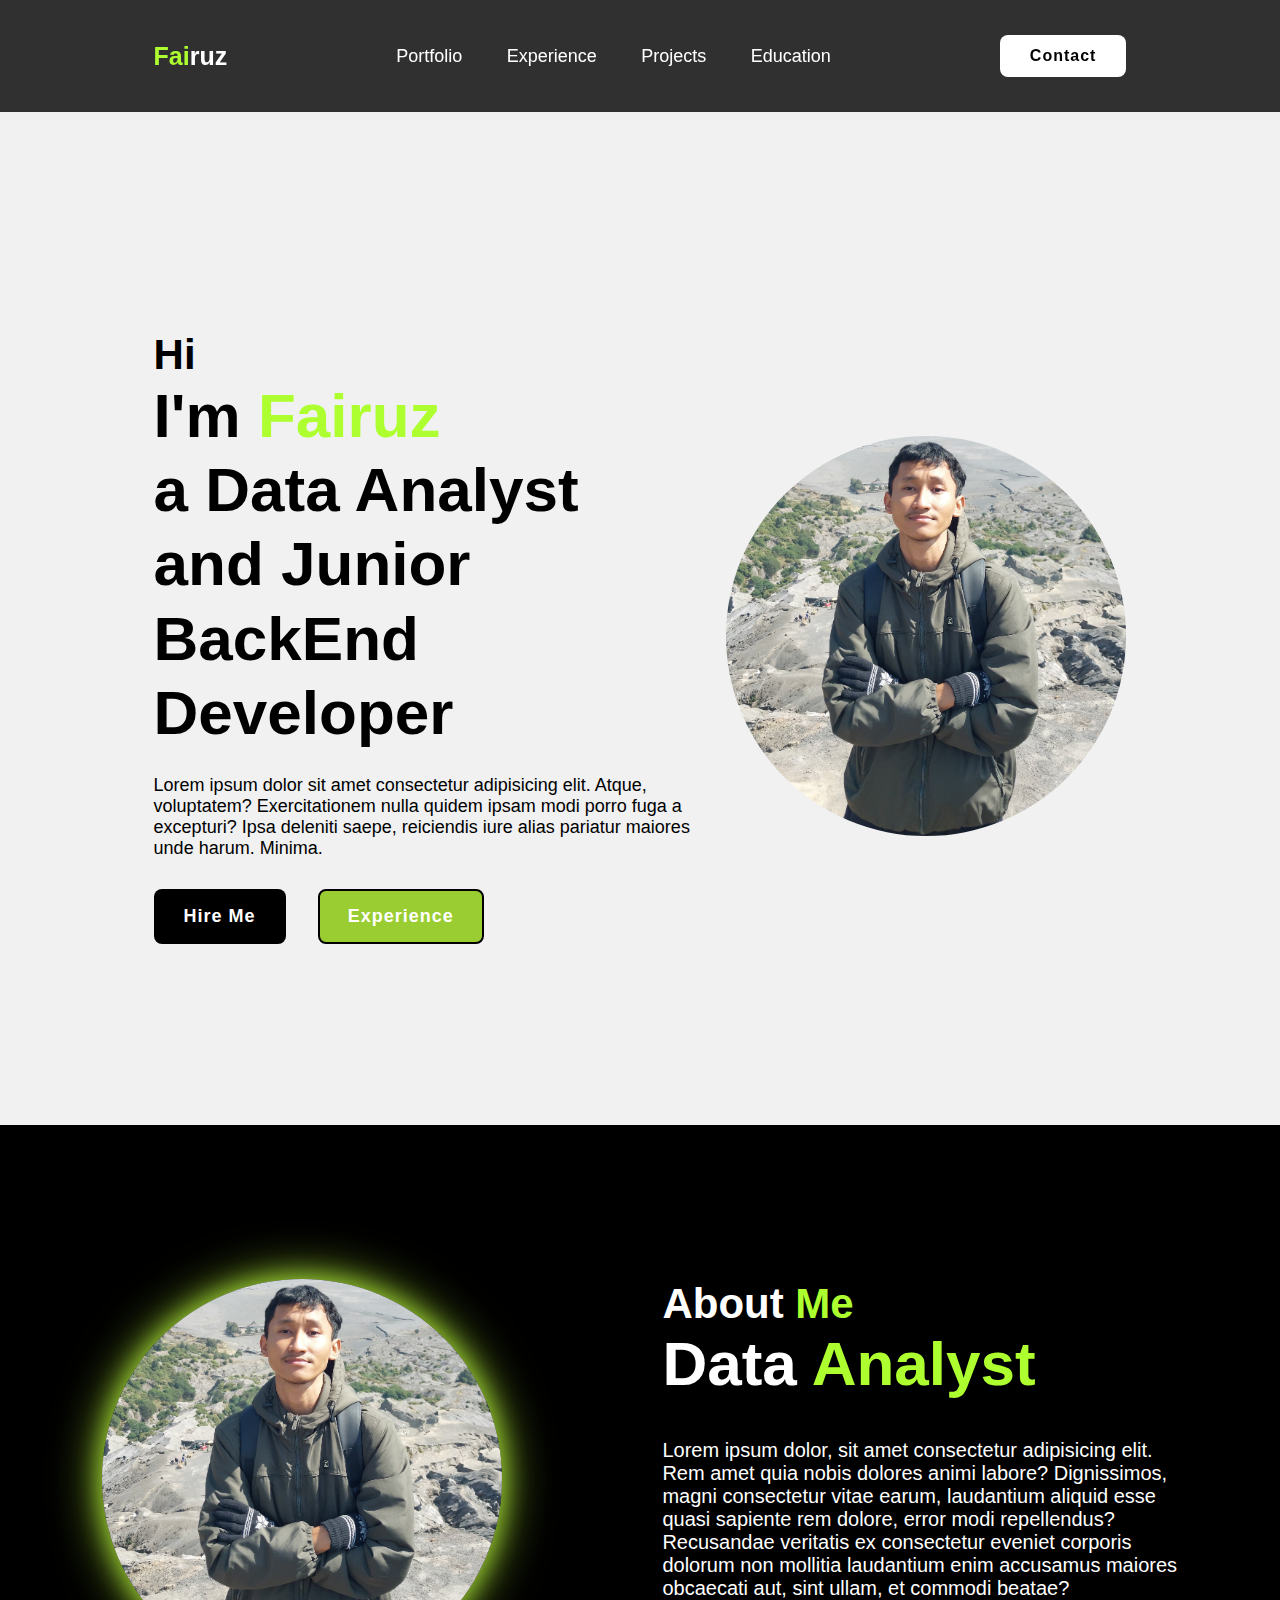
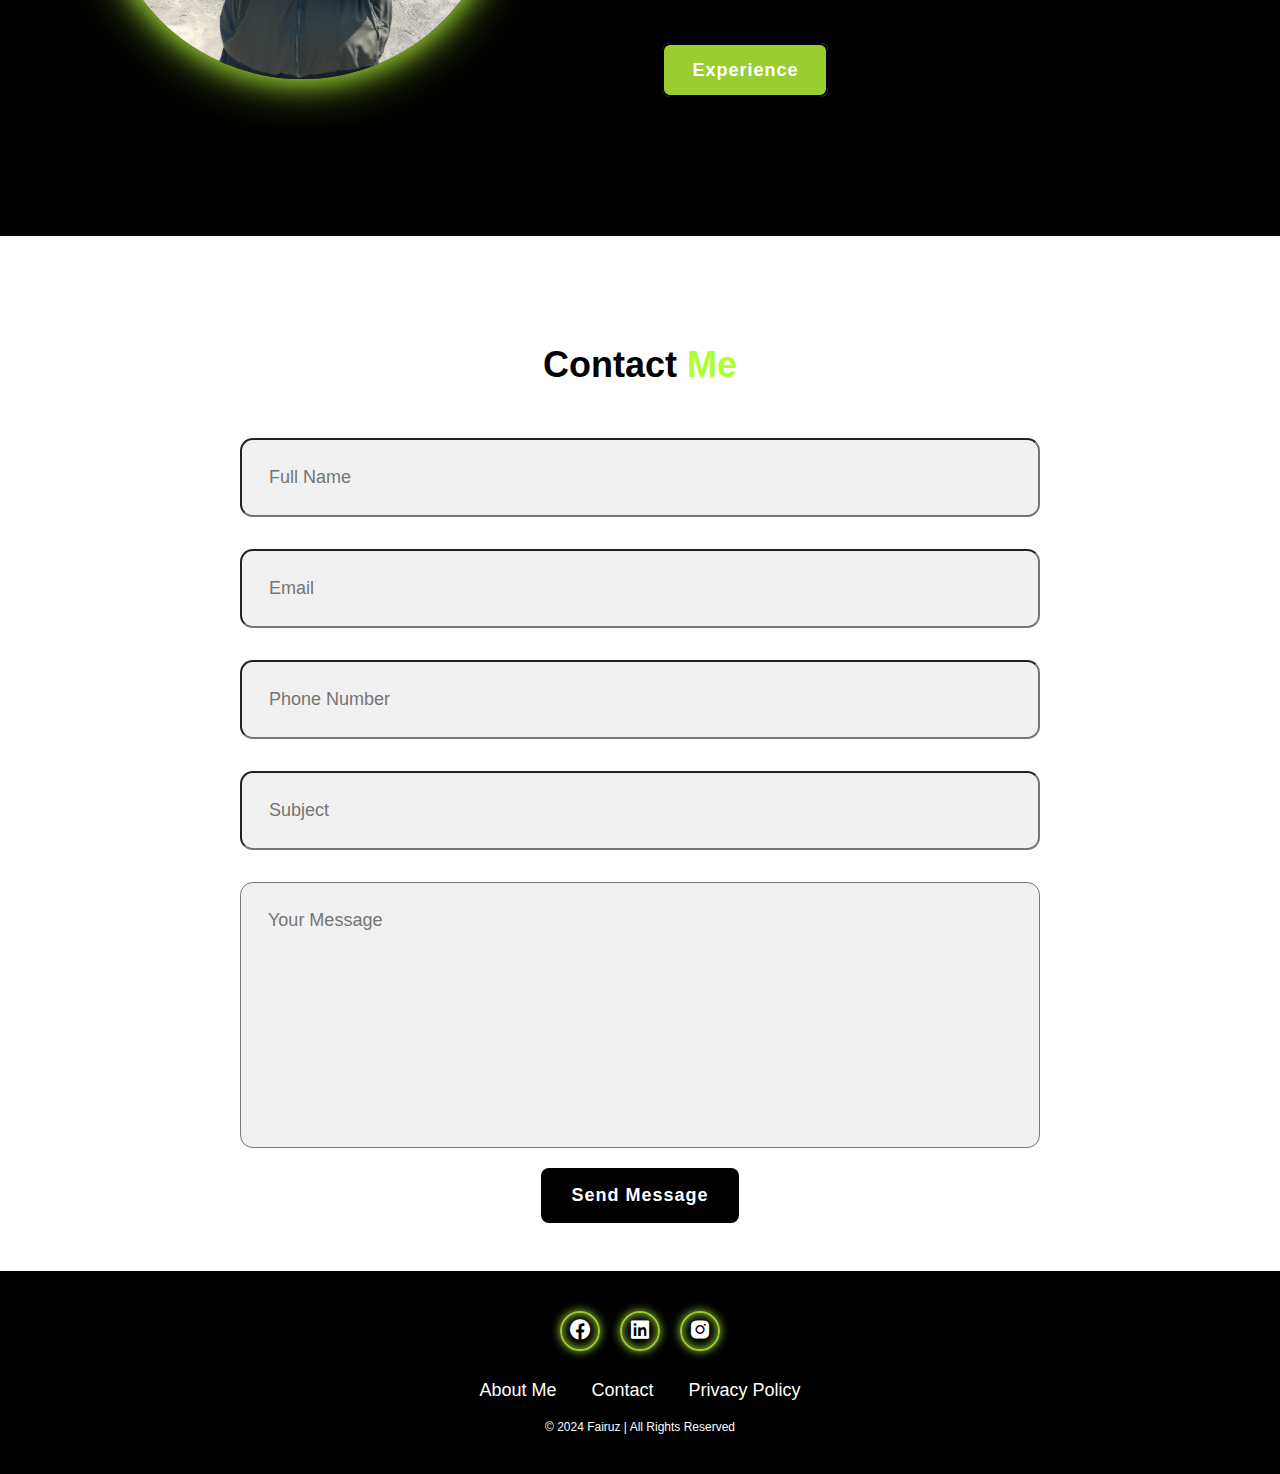
==== index.html @ f3a8c78b "Commit 1" ====
<!DOCTYPE html>
<html lang="en">
<head>
    <meta charset="UTF-8">
    <meta name="viewport" content="width=device-width, initial-scale=1.0">
    <title>Portfolio M. Fairuz Abadi</title>
    <link rel="stylesheet" href="style.css">
    <link href='https://unpkg.com/boxicons@2.1.4/css/boxicons.min.css' rel='stylesheet'>
</head>
<body>
    <header class="header">
        <a href="index.html" class="logo"><span>Fai</span>ruz</a>
        <nav class="navbar">
            <a href="index.html">Portfolio</a>
            <a href="experience.html" class="active">Experience</a>
            <a href="projects.html">Projects</a>
            <a href="education.html">Education</a>
        </nav>
        <a href="#" class="contact">Contact</a>
    </header>

    <section class="home">
        <div class="home-content">
            <h3>Hi</h3>
            <h1>I'm <span>Fairuz<br></span>a Data Analyst and Junior BackEnd Developer</h1>
            <p>Lorem ipsum dolor sit amet consectetur adipisicing elit. Atque, voluptatem? Exercitationem nulla quidem ipsam modi porro fuga a excepturi? Ipsa deleniti saepe, reiciendis iure alias pariatur maiores unde harum. Minima.</p>

            <div class="btn-box">
                <button class="btn-1">Hire Me</button>
                <button class="btn-2">Experience</button>
            </div>
        </div>
        <div class="img-box">
            <img src="image.jpeg" alt="">
        </div>
    </section>

    <section class="about">
        <div class="about-img">
            <img src="image.jpeg" alt="">
        </div>

        <div class="about-content">
            <h2 class="heading">About <span>Me</span></h2>
            <h3>Data <span>Analyst</span></h3>
            <p>Lorem ipsum dolor, sit amet consectetur adipisicing elit. Rem amet quia nobis dolores animi labore? Dignissimos, magni consectetur vitae earum, laudantium aliquid esse quasi sapiente rem dolore, error modi repellendus? Recusandae veritatis ex consectetur eveniet corporis dolorum non mollitia laudantium enim accusamus maiores obcaecati aut, sint ullam, et commodi beatae?</p>
            <a href="#" class="btn-2">Experience</a>
        </div>
    </section>

    <section class="contact-form">
        <h2 class="contact-me">Contact <span>Me</span></h2>
        <form action="#">
            <div class="input-box">
                <input type="text" placeholder="Full Name">
                <input type="email" placeholder="Email">
            </div>
            <div class="input-box">
                <input type="number" placeholder="Phone Number">
                <input type="text" placeholder="Subject">
            </div>
            <textarea name="" id="" cols="30" rows="10" placeholder="Your Message"></textarea>
            <input type="submit" value="Send Message" class="btn-1">
        </form>
    </section>

    <footer class="footer">
        <div class="social">
            <a href="#"><i class='bx bxl-facebook-circle'></i></a>
            <a href="#"><i class='bx bxl-linkedin-square' ></i></a>
            <a href="#"><i class='bx bxl-instagram-alt' ></i></a>
        </div>

        <ul class="list">
            <li><a href="index.html">About Me</a></li>
            <li><a href="index.html#contact">Contact</a></li>
            <li><a href="#">Privacy Policy</a></li>
        </ul>

        <p class="copyright"> &copy; 2024 Fairuz | All Rights Reserved</p>
    </footer>
</body>
</html>
---- style.css ----
*{
    margin: 0;
    padding: 0;
    box-sizing: border-box;
    font-family: 'Poppins',sans-serif;
    text-decoration: none;
    list-style: none;
}

.header{
    position: fixed;
    top: 0;
    left: 0;
    width: 100%;
    padding: 35px 12%;
    background: rgba(0, 0, 0, 0.8);
    backdrop-filter: blur(10px);
    display: flex;
    justify-content: space-between;
    align-items: center;
    z-index: 100;
}

.logo{
    font-size: 25px;
    color: white;
    font-weight: 600;
    transition: 0.3s ease;
}

.logo:hover{
    color: greenyellow;
    text-shadow: 0 0 25px greenyellow,
                0 0 50px greenyellow;
    transform: scale(1.1);
}

span{
    color: greenyellow;
}

.navbar a{
    font-size: 18px;
    color: white;
    font-weight: 500;
    margin: 0 20px;
    border-bottom: 3px solid transparent;
    transition: 0.3s ease;
}

.navbar a:hover{
    color: greenyellow;
    border-bottom: 3px solid greenyellow;
}

.contact{
    padding: 10px 28px;
    background-color: white;
    color: black;
    border: 2px solid transparent ;
    border-radius: 8px;
    font-size: 16px;
    letter-spacing: 1px;
    font-weight: 600;
    transition: 0.3s ease;
}

.contact:hover{
    background-color: greenyellow;
    box-shadow: 0 0 25px greenyellow;
    color: white;
}

.home, .experience, .projects, .education {
    width: 100%;
    min-height: 125vh;
    background-color: rgb(241, 241, 241);
    display: flex;
    align-items: center;
    gap: 2em;
    padding: 30px 12% 0;
    padding-top: 150px;
}


.home-content, .experience-content, .projects-content, .education-content {
    max-width: 1500px;
}

.home-content h3, .experience h3, .projects h3, .education h3 {
    font-size: 42px;
}
.home-content h1, .experience h1, .projects h1, .education h1 {
    font-size: 62px;
    line-height: 1.2;
}
.home-content p, .experience p, .projects p, .education p {
    font-size: 18px;
    margin: 25px 0 30px;
}
.btn-box{
    width: 345px;
    display: flex;
    gap: 2em;
}
.btn-1{
    padding: 15px 28px;
    background-color: black;
    color: white;
    border: 2px solid transparent;
    border-radius: 8px;
    font-size: 18px;
    letter-spacing: 1px;
    font-weight: 600;
    transition: 0.3s ease;
    cursor: pointer;
}
.btn-1.btn-1:hover{
    background-color: white;
    color: black;
    border: 2px solid black;
}
.btn-2{
    padding: 15px 28px;
    background-color: yellowgreen;
    color: white;
    border: 2px solid black;
    border-radius: 8px;
    font-size: 18px;
    letter-spacing: 1px;
    font-weight: 600;
    transition: 0.3s ease;
    cursor: pointer;
}
.btn-2:hover{
    background-color: white;
    color: yellowgreen;
}

.img-box img{
    border-radius: 50%;
    width: 400px;
}

::-webkit-scrollbar{
    width: 15px;
}

::-webkit-scrollbar-thumb{
    background-color: greenyellow;
}
::-webkit-scrollbar-track{
    background-color: rgba(0, 0, 0, 0.6);
    width: 50px;
}

.about{
    display: flex;
    justify-content: center;
    align-items: center;
    padding: 12% 8%;
    gap: 10em;
    background: black;
}

.experience, .projects, .education {
    display: flex;
    justify-content: center;
    align-items: center;
    padding: 12% 8%;
    gap: 10em;
    background: black;
    flex-direction: column;
}

.about-img img, .experience-img img, .projects-img img, .education-img img {
    position: relative;
    width: 400px;
    box-shadow: 0 0 25px yellowgreen,
                0 0 50px yellowgreen;
    border-radius: 50%;
}

.about-content h2, .experience h2, .projects h2, .education h2 {
    text-align: left;
    color: white;
    font-size: 42px;
}
.about-content h3, .experience h3, .projects h3, .education h3 {
    font-size: 62px;
    color: white;
}
.about-content p, .experience p, .projects p, .education p {
    color: white;
    font-size: 20px;
    margin: 2em 0 3em;
}

.contact-form h2{
    text-align: center;
    margin-top: 3em;
    margin-bottom: 1em;
    font-size: 36px;
}
.contact-form form{
    max-width: 50em;
    margin: 1rem auto;
    text-align: center;
    margin-bottom: 3em;
}
.contact-form form .input-box{
    display: flex;
    justify-content: center;
    flex-wrap: wrap;
}
.contact-form form .input-box input,
.contact-form form textarea{
    width: 100%;
    padding: 1.5em;
    font-size: 18px;
    color: black;
    background: rgb(241, 241, 241);
    border-radius: .8rem ;
    margin: 1rem 0;
    resize: none;
}

.footer{
    position: relative;
    bottom: 0;
    width: 100%;
    padding: 40px 0;
    background-color: black;
}

.footer .social{
    text-align: center;
    padding-bottom: 25px;
    color: white;
}

.footer .social a{
    font-size: 24px;
    color: white;
    border: 2px solid yellowgreen;
    width: 40px;
    height: 40px;
    line-height: 38px;
    display: inline-block;
    text-align: center;
    border-radius: 50%;
    margin: 0 8px;
    box-shadow: inset 0 0 10px yellowgreen,
                0 0 10px yellowgreen;
    transition: 0.3s ease;
}

.footer .social a:hover{
    transform: scale(1.2)translateY(-10px);
    color: yellowgreen;
    border: 2px solid yellowgreen;
}
.footer ul{
    margin-top: 0;
    padding: 0;
    font-size: 18px;
    line-height: 1.6;
    margin-bottom: 0;
    text-align: center;
}
.footer ul li a{
    color: white;
    border-bottom: 3px solid transparent;
    transition: 0.3s ease;
}
.footer ul li a:hover{
    border-bottom: 3px solid yellowgreen;
}
.footer ul li{
    display: inline-block;
    padding: 0  15px;
}
.footer .copyright{
    margin-top: 15px;
    text-align: center;
    font-size: 12px;
    color: white;
}

/* Responsive Design */
@media (max-width: 768px) {
    .header {
        flex-direction: column;
        padding: 20px;
    }
    .navbar {
        display: flex;
        flex-direction: column;
        gap: 10px;
    }
    .home, .experience, .projects, .education {
        padding: 20px;
    }
    .about, .experience, .projects, .education {
        flex-direction: column;
        padding: 20px;
    }
    .about-img img, .experience-img img, .projects-img img, .education-img img {
        width: 200px;
    }
}
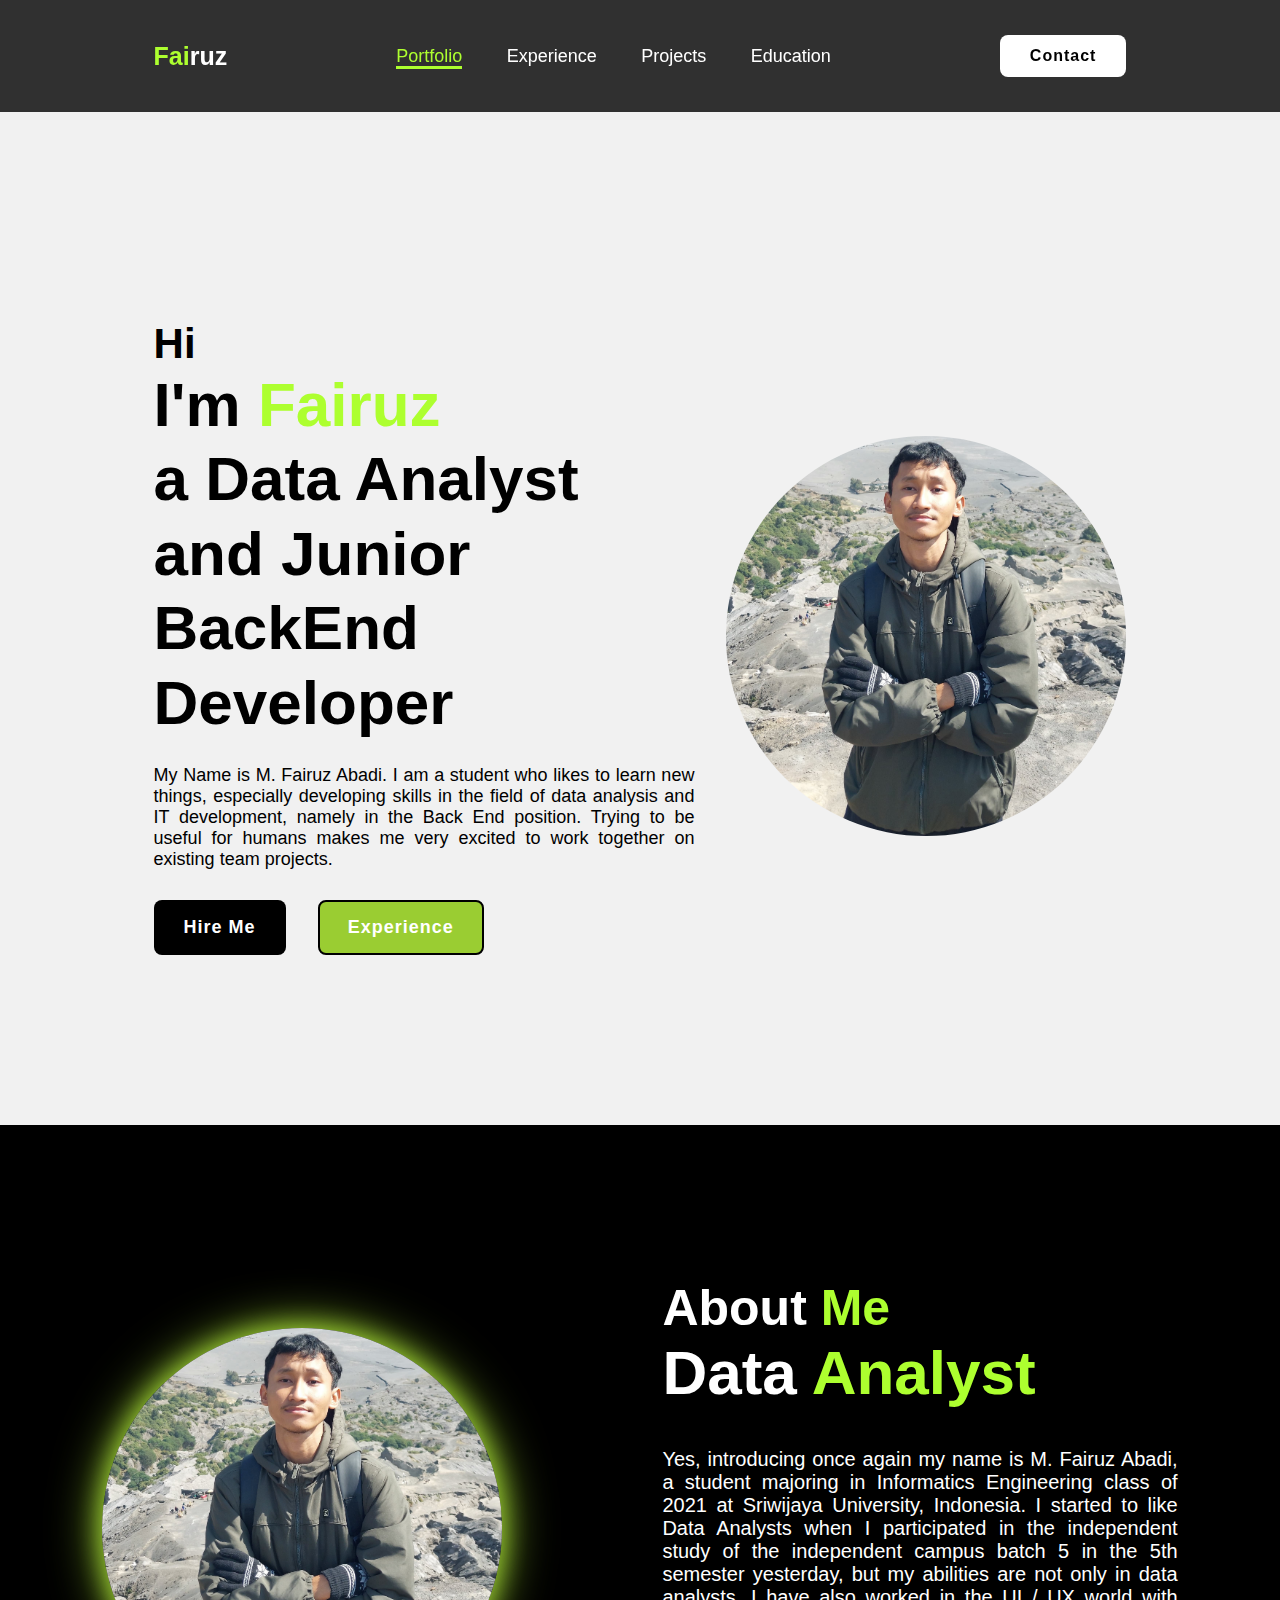
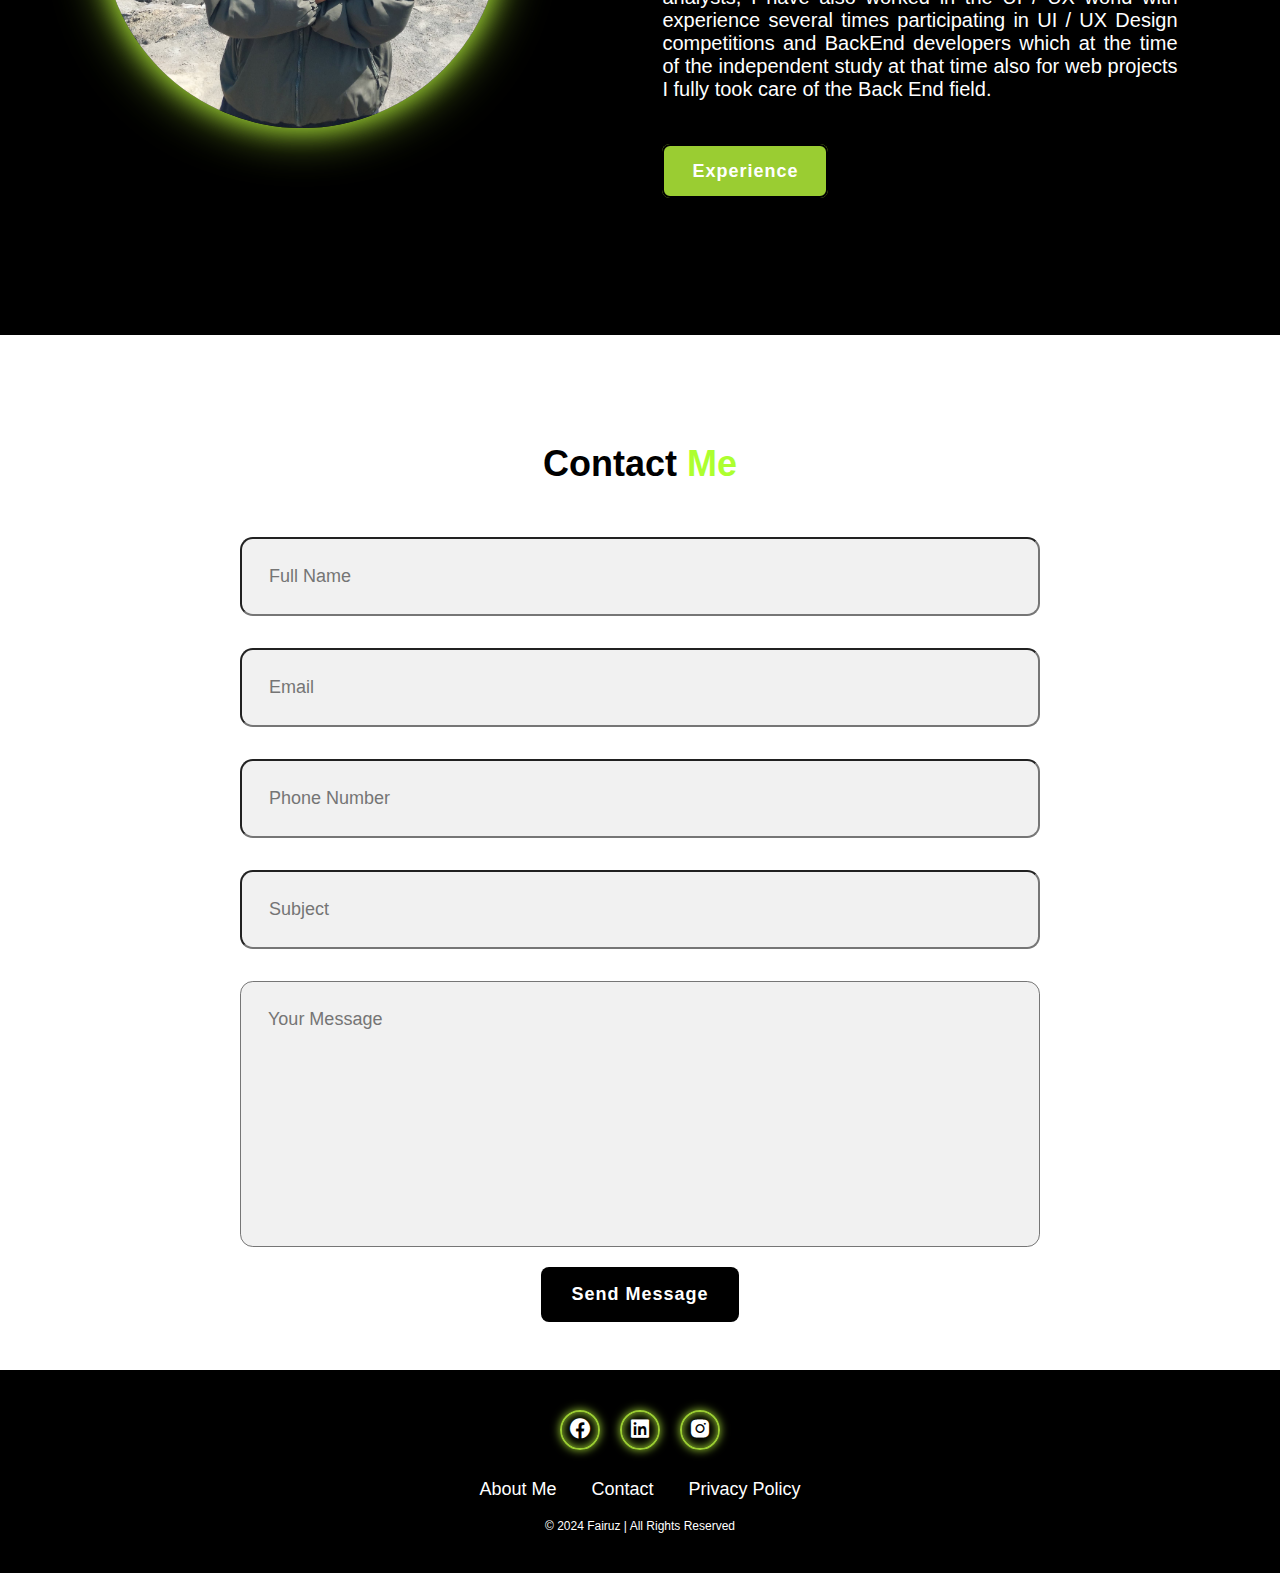
==== commit c609ea52: "Commit Final" ====
--- a/index.html
+++ b/index.html
@@ -11,8 +11,8 @@
     <header class="header">
         <a href="index.html" class="logo"><span>Fai</span>ruz</a>
         <nav class="navbar">
-            <a href="index.html">Portfolio</a>
-            <a href="experience.html" class="active">Experience</a>
+            <a href="index.html" class="active">Portfolio</a>
+            <a href="experience.html">Experience</a>
             <a href="projects.html">Projects</a>
             <a href="education.html">Education</a>
         </nav>
@@ -23,11 +23,11 @@
         <div class="home-content">
             <h3>Hi</h3>
             <h1>I'm <span>Fairuz<br></span>a Data Analyst and Junior BackEnd Developer</h1>
-            <p>Lorem ipsum dolor sit amet consectetur adipisicing elit. Atque, voluptatem? Exercitationem nulla quidem ipsam modi porro fuga a excepturi? Ipsa deleniti saepe, reiciendis iure alias pariatur maiores unde harum. Minima.</p>
+            <p>My Name is M. Fairuz Abadi. I am a student who likes to learn new things, especially developing skills in the field of data analysis and IT development, namely in the Back End position. Trying to be useful for humans makes me very excited to work together on existing team projects.</p>
 
             <div class="btn-box">
                 <button class="btn-1">Hire Me</button>
-                <button class="btn-2">Experience</button>
+                <a href="experience.html"><button class="btn-2">Experience</button></a>
             </div>
         </div>
         <div class="img-box">
@@ -43,8 +43,8 @@
         <div class="about-content">
             <h2 class="heading">About <span>Me</span></h2>
             <h3>Data <span>Analyst</span></h3>
-            <p>Lorem ipsum dolor, sit amet consectetur adipisicing elit. Rem amet quia nobis dolores animi labore? Dignissimos, magni consectetur vitae earum, laudantium aliquid esse quasi sapiente rem dolore, error modi repellendus? Recusandae veritatis ex consectetur eveniet corporis dolorum non mollitia laudantium enim accusamus maiores obcaecati aut, sint ullam, et commodi beatae?</p>
-            <a href="#" class="btn-2">Experience</a>
+            <p>Yes, introducing once again my name is M. Fairuz Abadi, a student majoring in Informatics Engineering class of 2021 at Sriwijaya University, Indonesia. I started to like Data Analysts when I participated in the independent study of the independent campus batch 5 in the 5th semester yesterday, but my abilities are not only in data analysts, I have also worked in the UI / UX world with experience several times participating in UI / UX Design competitions and BackEnd developers which at the time of the independent study at that time also for web projects I fully took care of the Back End field.</p>
+            <a href="experience.html" class="btn-2">Experience</a>
         </div>
     </section>
 
@@ -66,9 +66,9 @@
 
     <footer class="footer">
         <div class="social">
-            <a href="#"><i class='bx bxl-facebook-circle'></i></a>
-            <a href="#"><i class='bx bxl-linkedin-square' ></i></a>
-            <a href="#"><i class='bx bxl-instagram-alt' ></i></a>
+            <a href="https://www.facebook.com/fairusabadi123?locale=id_ID" target="_blank"><i class='bx bxl-facebook-circle'></i></a>
+            <a href="https://www.linkedin.com/in/fairuzabadi30/" target="_blank"><i class='bx bxl-linkedin-square' ></i></a>
+            <a href="https://www.instagram.com/fairuzabadii_/" target="_blank"><i class='bx bxl-instagram-alt' ></i></a>
         </div>
 
         <ul class="list">
--- a/style.css
+++ b/style.css
@@ -48,7 +48,8 @@
     transition: 0.3s ease;
 }
 
-.navbar a:hover{
+.navbar a:hover,
+.navbar a.active{
     color: greenyellow;
     border-bottom: 3px solid greenyellow;
 }
@@ -83,20 +84,21 @@
 }
 
 
-.home-content, .experience-content, .projects-content, .education-content {
+.home-content{
     max-width: 1500px;
 }
 
-.home-content h3, .experience h3, .projects h3, .education h3 {
+.home-content h3{
     font-size: 42px;
 }
-.home-content h1, .experience h1, .projects h1, .education h1 {
+.home-content h1 {
     font-size: 62px;
     line-height: 1.2;
 }
-.home-content p, .experience p, .projects p, .education p {
+.home-content p{
     font-size: 18px;
     margin: 25px 0 30px;
+    text-align: justify;
 }
 .btn-box{
     width: 345px;
@@ -164,16 +166,23 @@
 }
 
 .experience, .projects, .education {
-    display: flex;
+    display: flexbox;
     justify-content: center;
     align-items: center;
-    padding: 12% 8%;
     gap: 10em;
     background: black;
     flex-direction: column;
-}
-
-.about-img img, .experience-img img, .projects-img img, .education-img img {
+    align-content: center;
+}
+
+.education-content .education-item,.projects-content .project-item, .experience-content .experience-item{
+    display: grid;
+    place-items: center;
+    margin-top: 5%;
+}
+
+
+.about-img img{
     position: relative;
     width: 400px;
     box-shadow: 0 0 25px yellowgreen,
@@ -181,20 +190,39 @@
     border-radius: 50%;
 }
 
+
+.experience-item img, .project-item img, .education-item img {
+    position: relative;
+    width: 300px;
+    height: 200px;
+    align-items: center;
+    margin: 2%;
+}
+
+
 .about-content h2, .experience h2, .projects h2, .education h2 {
     text-align: left;
     color: white;
-    font-size: 42px;
+    font-size: 50px;
 }
 .about-content h3, .experience h3, .projects h3, .education h3 {
     font-size: 62px;
     color: white;
 }
-.about-content p, .experience p, .projects p, .education p {
+.about-content p{
     color: white;
     font-size: 20px;
     margin: 2em 0 3em;
-}
+    text-align: justify;
+}
+
+.experience p, .projects p, .education p {
+    color: white;
+    font-size: 20px;
+    margin: 20px 0;
+    text-align: justify;
+}
+
 
 .contact-form h2{
     text-align: center;
@@ -287,6 +315,8 @@
     color: white;
 }
 
+
+
 /* Responsive Design */
 @media (max-width: 768px) {
     .header {
